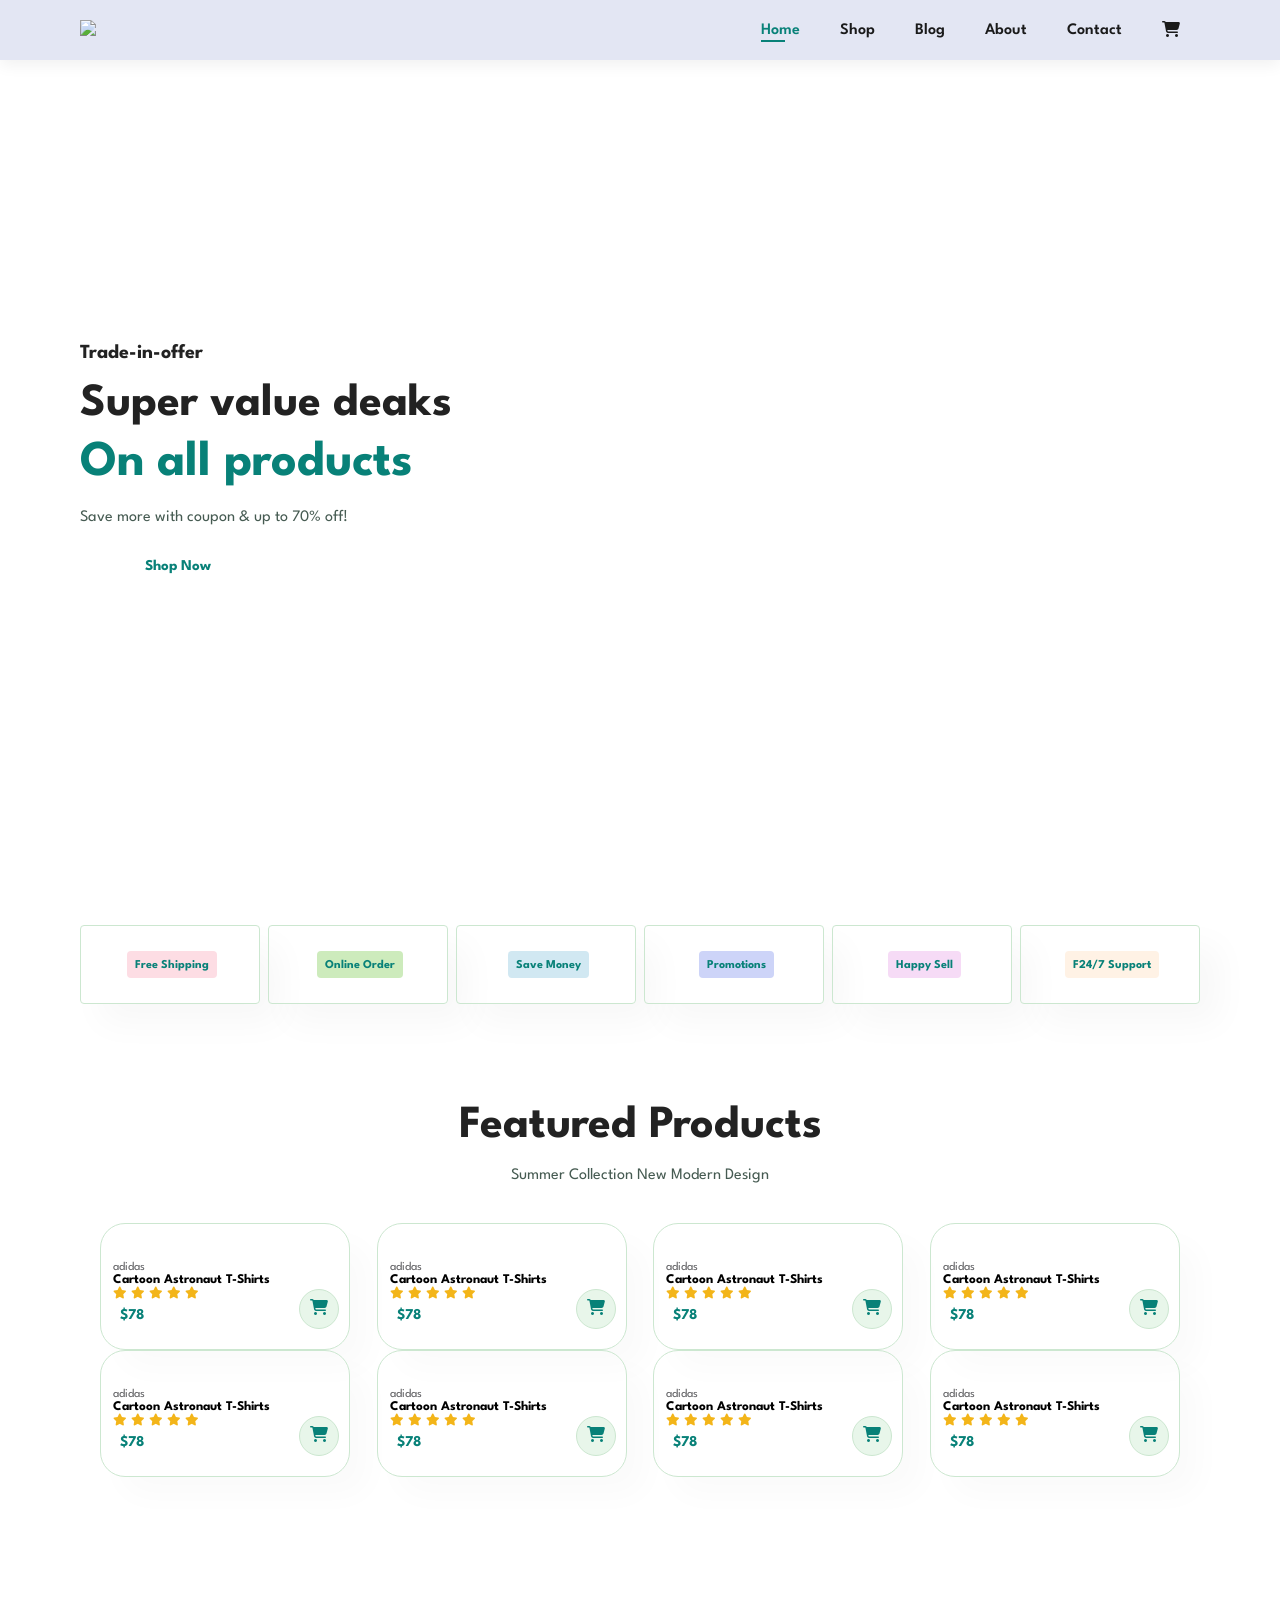
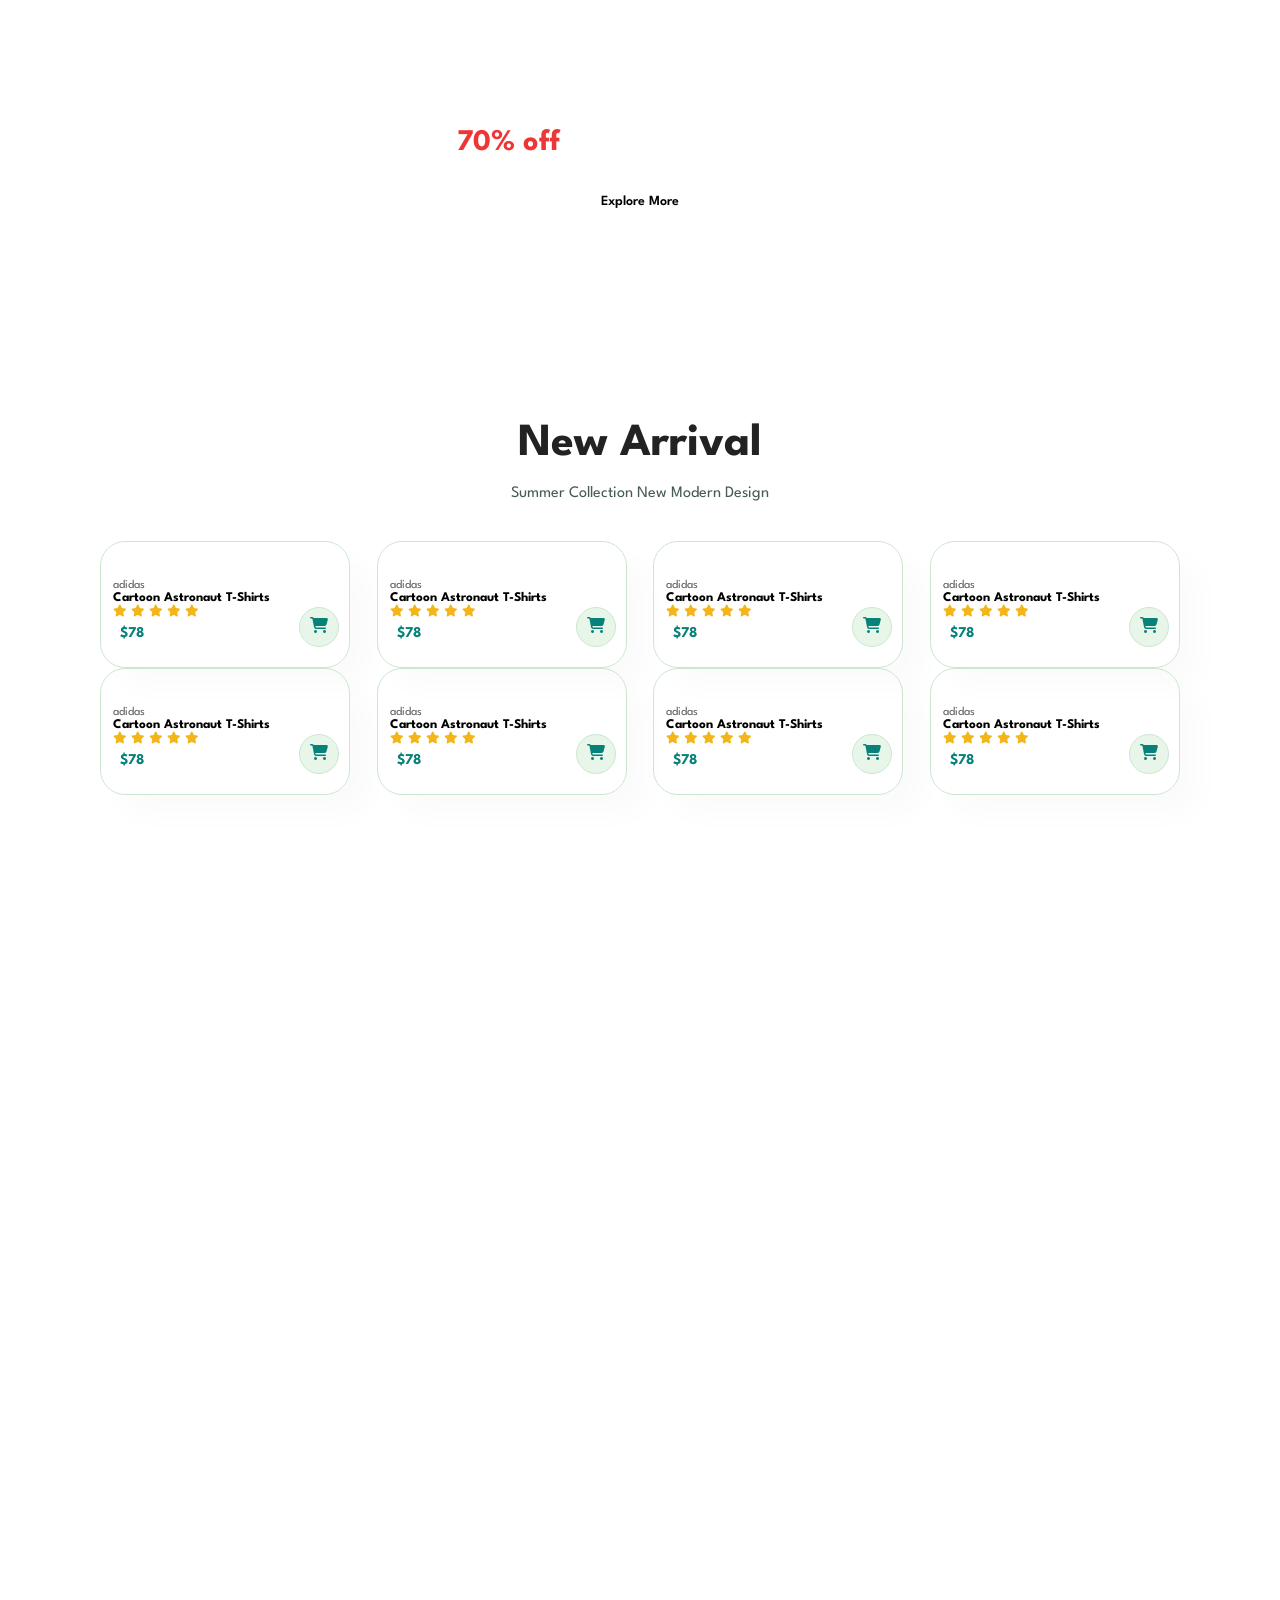
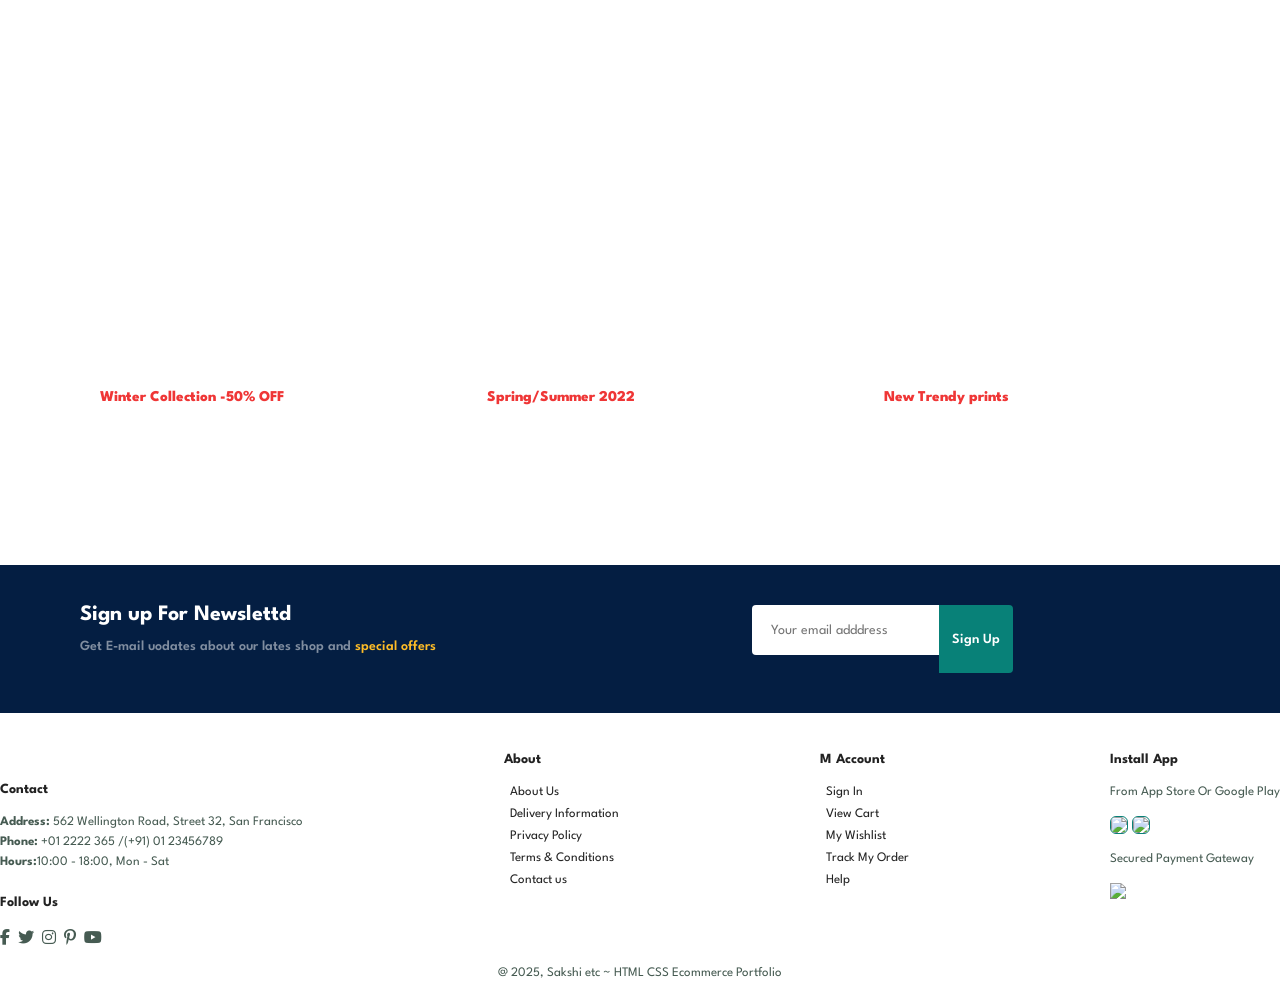
==== index.html @ ed6b1159 "Rename ECom.html to index.html" ====
<!DOCTYPE html>
<html lang="en">
<head>
  <meta charset="UTF-8">
  <meta name="viewport" content="width=device-width, initial-scale=1.0">
  <title>ECom</title>
  
  <!-- Correct Font Awesome CDN -->
  <link rel="stylesheet" href="https://cdnjs.cloudflare.com/ajax/libs/font-awesome/6.6.0/css/all.min.css">
  
  <!-- Your custom stylesheet -->
  <link rel="stylesheet" href="ecom.css">
</head>


<body>
    <section id="header">
        <a href="#"><img src="logo.png" class="logo"></a>
        <div>
            <ul id="navbar">
                <li><a class="active" href="ECom.html">Home</a></li>
                <li><a href="eshop.html" >Shop</a></li>
                <li><a href="blog.html" onclick="window.location.href='blog.html';">Blog</a></li>
                <li><a href="about.html" onclick="window.location.href='about.html';">About</a></li>
                <li><a href="contactus.html" onclick="window.location.href='contactus.html';">Contact</a></li>
                <li id="lg-bag"><a href=" cart.html"><i class="fa-solid fa-cart-shopping"></i><a></li> <!-- cart img frm external website-->
                    <!--X icon for horizontal nav-->
                    <a href="#" id="close"><i class="fas fa-times"></i></a>
            </ul>
        </div>
        <!--media query nav for 3 line icons -->
        <div id="mobile">
            <a href=" cart.html"><i class="fa-solid fa-cart-shopping"></i><a></a>
            <i id="bar" class="fas fa-outdent"></i>
        </div>
    </section>
  
    <section id="hero">
        <h4>Trade-in-offer</h4>
        <h2>Super value deaks</h2>
        <h1>On all products</h1>
        <p>Save more with coupon & up to 70% off! </p>
        <button>Shop Now</button>
    </section>

    <section id="feature" class="section-p1">
        <div class="fe-box">
            <img src="f1.png" alt="">
            <h6>Free Shipping</h6>
        </div>
         <div class="fe-box">
            <img src="f2.png" alt="">
            <h6>Online Order</h6>
        </div>
         <div class="fe-box">
            <img src="f3.png" alt="">
            <h6>Save Money</h6>
        </div>
         <div class="fe-box">
            <img src="f4.png" alt="">
            <h6>Promotions</h6>
        </div>
         <div class="fe-box">
            <img src="f5.png" alt="">
            <h6>
                Happy Sell
            </h6>
        </div>
         <div class="fe-box">
            <img src="f6.png" alt="">
            <h6>F24/7 Support</h6>
        </div>
    </section>

    <section id="product1" class="section-p1">
        <h2>Featured Products</h2>
        <p>Summer Collection New Modern Design</p>
        <div class="pro-container">
        <div class="pro">
            <img src="f1.jpg" alt="">
            <div class="des">
                <span>adidas</span>
                <h5>Cartoon Astronaut T-Shirts</h5>
                <div class="star">
                    <i class="fas fa-star"></i>
                    <i class="fas fa-star"></i>
                    <i class="fas fa-star"></i>
                    <i class="fas fa-star"></i>
                    <i class="fas fa-star"></i>
                </div>
                <h4>$78</h4>
            </div>
           <!--cart is a class-->
           <a href="#" class="cart"><i class="fa-solid fa-cart-shopping"></i></a>
        </div>
        <div class="pro">
            <img src="f2.jpg" alt="">
            <div class="des">
                <span>adidas</span>
                <h5>Cartoon Astronaut T-Shirts</h5>
                <div class="star">
                    <i class="fas fa-star"></i>
                    <i class="fas fa-star"></i>
                    <i class="fas fa-star"></i>
                    <i class="fas fa-star"></i>
                    <i class="fas fa-star"></i>
                </div>
                <h4>$78</h4>
            </div>
           <!--cart is a class-->
           <a href="#" class="cart"><i class="fa-solid fa-cart-shopping"></i></a>
        </div>
        <div class="pro">
            <img src="f3.jpg" alt="">
            <div class="des">
                <span>adidas</span>
                <h5>Cartoon Astronaut T-Shirts</h5>
                <div class="star">
                    <i class="fas fa-star"></i>
                    <i class="fas fa-star"></i>
                    <i class="fas fa-star"></i>
                    <i class="fas fa-star"></i>
                    <i class="fas fa-star"></i>
                </div>
                <h4>$78</h4>
            </div>
           <!--cart is a class-->
           <a href="#" class="cart"><i class="fa-solid fa-cart-shopping"></i></a>
        </div>
        <div class="pro">
            <img src="f4.jpg" alt="">
            <div class="des">
                <span>adidas</span>
                <h5>Cartoon Astronaut T-Shirts</h5>
                <div class="star">
                    <i class="fas fa-star"></i>
                    <i class="fas fa-star"></i>
                    <i class="fas fa-star"></i>
                    <i class="fas fa-star"></i>
                    <i class="fas fa-star"></i>
                </div>
                <h4>$78</h4>
            </div>
           <!--cart is a class-->
           <a href="#" class="cart"><i class="fa-solid fa-cart-shopping"></i></a>
        </div>
        <div class="pro">
            <img src="f5.jpg" alt="">
            <div class="des">
                <span>adidas</span>
                <h5>Cartoon Astronaut T-Shirts</h5>
                <div class="star">
                    <i class="fas fa-star"></i>
                    <i class="fas fa-star"></i>
                    <i class="fas fa-star"></i>
                    <i class="fas fa-star"></i>
                    <i class="fas fa-star"></i>
                </div>
                <h4>$78</h4>
            </div>
           <!--cart is a class-->
           <a href="#" class="cart"><i class="fa-solid fa-cart-shopping"></i></a>
        </div>
        <div class="pro">
            <img src="f6.jpg" alt="">
            <div class="des">
                <span>adidas</span>
                <h5>Cartoon Astronaut T-Shirts</h5>
                <div class="star">
                    <i class="fas fa-star"></i>
                    <i class="fas fa-star"></i>
                    <i class="fas fa-star"></i>
                    <i class="fas fa-star"></i>
                    <i class="fas fa-star"></i>
                </div>
                <h4>$78</h4>
            </div>
           <!--cart is a class-->
           <a href="#" class="cart"><i class="fa-solid fa-cart-shopping"></i></a>
        </div>
        <div class="pro">
            <img src="f7.jpg" alt="">
            <div class="des">
                <span>adidas</span>
                <h5>Cartoon Astronaut T-Shirts</h5>
                <div class="star">
                    <i class="fas fa-star"></i>
                    <i class="fas fa-star"></i>
                    <i class="fas fa-star"></i>
                    <i class="fas fa-star"></i>
                    <i class="fas fa-star"></i>
                </div>
                <h4>$78</h4>
            </div>
           <!--cart is a class-->
           <a href="#" class="cart"><i class="fa-solid fa-cart-shopping"></i></a>
        </div>
        <div class="pro">
            <img src="f8.jpg" alt="">
            <div class="des">
                <span>adidas</span>
                <h5>Cartoon Astronaut T-Shirts</h5>
                <div class="star">
                    <i class="fas fa-star"></i>
                    <i class="fas fa-star"></i>
                    <i class="fas fa-star"></i>
                    <i class="fas fa-star"></i>
                    <i class="fas fa-star"></i>
                </div>
                <h4>$78</h4>
            </div>
           <!--cart is a class-->
           <a href="#" class="cart"><i class="fa-solid fa-cart-shopping"></i></a>
        </div>
    </div>
    </section>

    <section id="banner" class="section-m1">
        <h4>Repair Services </h4>
        <h2>Up to <span>70% off</span> All T-Shirts & Accessories</h2>
        <button class="normal">Explore More</button>
        </section>

        <section id="product1" class="section-p1">
            <h2>New Arrival</h2>
            <p>Summer Collection New Modern Design</p>
            <div class="pro-container">
             <div class="pro">
            <img src="n1.jpg" alt="">
            <div class="des">
                <span>adidas</span>
                <h5>Cartoon Astronaut T-Shirts</h5>
                <div class="star">
                    <i class="fas fa-star"></i>
                    <i class="fas fa-star"></i>
                    <i class="fas fa-star"></i>
                    <i class="fas fa-star"></i>
                    <i class="fas fa-star"></i>
                </div>
                <h4>$78</h4>
            </div>
           <!--cart is a class-->
           <a href="#" class="cart"><i class="fa-solid fa-cart-shopping"></i></a>
        </div>
        <div class="pro">
            <img src="n2.jpg" alt="">
            <div class="des">
                <span>adidas</span>
                <h5>Cartoon Astronaut T-Shirts</h5>
                <div class="star">
                    <i class="fas fa-star"></i>
                    <i class="fas fa-star"></i>
                    <i class="fas fa-star"></i>
                    <i class="fas fa-star"></i>
                    <i class="fas fa-star"></i>
                </div>
                <h4>$78</h4>
            </div>
           <!--cart is a class-->
           <a href="#" class="cart"><i class="fa-solid fa-cart-shopping"></i></a>
        </div>
        <div class="pro">
            <img src="n3.jpg" alt="">
            <div class="des">
                <span>adidas</span>
                <h5>Cartoon Astronaut T-Shirts</h5>
                <div class="star">
                    <i class="fas fa-star"></i>
                    <i class="fas fa-star"></i>
                    <i class="fas fa-star"></i>
                    <i class="fas fa-star"></i>
                    <i class="fas fa-star"></i>
                </div>
                <h4>$78</h4>
            </div>
           <!--cart is a class-->
           <a href="#" class="cart"><i class="fa-solid fa-cart-shopping"></i></a>
        </div>
        <div class="pro">
            <img src="n4.jpg" alt="">
            <div class="des">
                <span>adidas</span>
                <h5>Cartoon Astronaut T-Shirts</h5>
                <div class="star">
                    <i class="fas fa-star"></i>
                    <i class="fas fa-star"></i>
                    <i class="fas fa-star"></i>
                    <i class="fas fa-star"></i>
                    <i class="fas fa-star"></i>
                </div>
                <h4>$78</h4>
            </div>
           <!--cart is a class-->
           <a href="#" class="cart"><i class="fa-solid fa-cart-shopping"></i></a>
        </div>
        <div class="pro">
            <img src="n5.jpg" alt="">
            <div class="des">
                <span>adidas</span>
                <h5>Cartoon Astronaut T-Shirts</h5>
                <div class="star">
                    <i class="fas fa-star"></i>
                    <i class="fas fa-star"></i>
                    <i class="fas fa-star"></i>
                    <i class="fas fa-star"></i>
                    <i class="fas fa-star"></i>
                </div>
                <h4>$78</h4>
            </div>
           <!--cart is a class-->
           <a href="#" class="cart"><i class="fa-solid fa-cart-shopping"></i></a>
        </div>
        <div class="pro">
            <img src="n6.jpg" alt="">
            <div class="des">
                <span>adidas</span>
                <h5>Cartoon Astronaut T-Shirts</h5>
                <div class="star">
                    <i class="fas fa-star"></i>
                    <i class="fas fa-star"></i>
                    <i class="fas fa-star"></i>
                    <i class="fas fa-star"></i>
                    <i class="fas fa-star"></i>
                </div>
                <h4>$78</h4>
            </div>
           <!--cart is a class-->
           <a href="#" class="cart"><i class="fa-solid fa-cart-shopping"></i></a>
        </div>
        <div class="pro">
            <img src="n7.jpg" alt="">
            <div class="des">
                <span>adidas</span>
                <h5>Cartoon Astronaut T-Shirts</h5>
                <div class="star">
                    <i class="fas fa-star"></i>
                    <i class="fas fa-star"></i>
                    <i class="fas fa-star"></i>
                    <i class="fas fa-star"></i>
                    <i class="fas fa-star"></i>
                </div>
                <h4>$78</h4>
            </div>
           <!--cart is a class-->
           <a href="#" class="cart"><i class="fa-solid fa-cart-shopping"></i></a>
        </div>
        <div class="pro">
            <img src="n8.jpg" alt="">
            <div class="des">
                <span>adidas</span>
                <h5>Cartoon Astronaut T-Shirts</h5>
                <div class="star">
                    <i class="fas fa-star"></i>
                    <i class="fas fa-star"></i>
                    <i class="fas fa-star"></i>
                    <i class="fas fa-star"></i>
                    <i class="fas fa-star"></i>
                </div>
                <h4>$78</h4>
            </div>
           <!--cart is a class-->
           <a href="#" class="cart"><i class="fa-solid fa-cart-shopping"></i></a>
        </div>
    </div>
    </section>

    <section id="sm-banner" class="section-p1">
        <div class="banner-box">
        <h4>Crazy Deals</h4>
        <h2>Buy 1 get 1 free</h2>
        <span>The best classic dress is on sale at cart</span>
        <button class="white">Learn More</button>
        </div>
        <div class="banner-box banner-box2">
        <h4>Spring Summer</h4>
        <h2>Upcoming Season</h2>
        <span>The best classic dress is on sale at cart</span>
        <button class="white">Collection</button>
        </div>
    </section>

    <section id="banner3">
        <div class="banner-box ">
        <h2>Seasonal Sale</h2>
        <h3>Winter Collection -50% OFF</h3>
        </div>
        <div class="banner-box banner-box2 ">
        <h2>New FOOTWEAR COLLECTION</h2>
        <h3>Spring/Summer 2022</h3>
        </div>
        <div class="banner-box banner-box3 ">
        <h2>T-Shirts</h2>
        <h3>New Trendy prints</h3>
        </div>
    </section>

    <section id="newsletter" class="section-p1 section-m1">
        <div class="newstext">
            <h4>Sign up For Newslettd</h4>
            <p>Get E-mail uodates about our lates shop and <span> special offers</span></p>
        </div>
        <div class="form">
            <input type="text" placeholder="Your email adddress">
            <button class="normal">Sign Up</button>
        </div>
    </section>

    <footer>
        <div class="col">
            <img class="logo" src="logo.png" alt="">
            <h4>Contact</h4>
            <p><strong>Address:</strong> 562 Wellington Road, Street 32, San Francisco</p>
            <p><strong>Phone:</strong> +01 2222 365 /(+91) 01 23456789</p>
            <p><strong>Hours:</strong>10:00 - 18:00, Mon - Sat</p>

            <div class="follow">
                <h4>Follow Us</h4>
                <div class="icon">
                    <i class="fab fa-facebook-f"></i>
                    <i class="fab fa-twitter"></i>
                    <i class="fab fa-instagram"></i>
                    <i class="fab fa-pinterest-p"></i>
                    <i class="fab fa-youtube"></i>
                </div>
            </div>
        </div>
             <div class="col">
            <h4>About</h4>
            <a href="#">About Us</a>
            <a href="#">Delivery Information</a>
            <a href="#">Privacy Policy</a>
            <a href="#">Terms & Conditions</a>
            <a href="#">Contact us</a>
        </div>

          <div class="col">
            <h4>M Account</h4>
            <a href="#">Sign In</a>
            <a href="#">View Cart</a>
            <a href="#">My Wishlist</a>
            <a href="#">Track My Order</a>
            <a href="#">Help</a>
        </div>

        <div class="col install">
            <h4>Install App</h4>
            <p>From App Store Or Google Play</p>
            <div class="row">
                <img src="app.jpg">
                <img src="play.jpg">
            </div>
             <p>Secured Payment Gateway</p>
             <img src="pay.png">
        </div>

        <div class="copyright">
            <p> @ 2025, Sakshi etc ~ HTML CSS Ecommerce Portfolio</p>
        </div>
    </footer>
   <script src="ecomm.js"></script>
</body>
</html>
---- ecom.css ----
@import url('https://fonts.googleapis.com/css2?family=Spartan:wght@100;200;300;400;500;600;700;800;900&display=swap');
*{
    margin: 0;
    padding: 0;
    box-sizing: border-box;
    font-family: 'spartan', sans-serif;
}
h1{
    font-size: 50px;
    line-height: 64px;
    color: #222;
}
h2{
    font-size: 46px;
    line-height: 54px;
    color: #222;
}
h4{
    font-size: 20px;
    color: #222;
}
h6{
    font-size: 12px;
   font-weight: 700;
}
p{
    font-size:16px;
    margin: 15px 0 20px 0;
    color: #465b52;
}
.section-p1{
    padding: 40px 80px;
}
.section-m1{
    margin: 40px 0;
}
button.normal{
    font-size: 14px;
    font-weight: 600;
    padding: 15px 13px;
    color: #000;
    background-color: #fff;
    border-radius: 4px;
    cursor: pointer;
    border: none;
    outline:none;
    transition: 0.2s ;
}
button.white{
    font-size: 13px;
    font-weight: 600;
    padding: 11px 18px;
    color: #fff;
    background-color:transparent;
    cursor: pointer;
    border: 1px solid#fff;
    outline:none;
    transition: 0.2s ;
}
body{
    width: 100%;
}
/*header*/
#header{
    display: flex;
    align-items: center;
    justify-content: space-between;
    padding: 20px 80px;
    background: #E3E6F3;
    box-shadow: 0 5PX 15PX rgba(0, 0, 0, 0.06);
    /* makeing shadow for nav */
    z-index: 999;
    position: sticky;/*make header  align on top while scrolling*/
    top: 0;
    left: 0;
}
#navbar{
    display: flex;
    justify-content:center;
    align-items: center;
}
#navbar li{
    list-style: none;
    padding: 0 20px;
    position: relative;;
}
#navbar li a{
    text-decoration: none;
    font-size: 16px;
    font-weight: 600;
    color: #1a1a1a;
    transition: 0.3s ease;/* make hover effect slow */
}
#navbar li a:hover,
#navbar li a.active{
    color: #088178;
}
/*pseduo class*/
#navbar li a.active::after,
#navbar li a:hover::after{
    content: "";
    width: 30%;
    height: 2px;
    background: #088178;
    bottom: -4px;
    left: 20px;
    position: absolute;
}
/* to remove vertical nav icons while using horizontal screen*/
#mobile{
    display: none;
    align-items: center;
}
/* to hide x -icon from v-nav*/
#close{
    display: none;
}
/*home page*/
#hero{
    background-image: url("hero4.png");
    height: 90vh;
    width: 100%;
    background-size: cover;/* adjusting bg img*/
    background-position: top 25% right 0;/* adjusting bg img*/
    padding: 0 80px;
    display: flex;
    align-items: flex-start;
    justify-content: center;
    flex-direction: column;
}
#hero h4{
    padding-bottom: 15px;
}
#hero h1{
    color:#088178;
}
#hero button{
    background-image: url(button.png);
    background-color: transparent;
    border: 0;
    color: #088178;
    padding: 14px 80px 14px 65px;
    background-repeat:no-repeat ;
    font-weight : 700;
    font-size: 15px;
}
#feature{
    display: flex;
    align-items: center;
    justify-content: space-between;flex-wrap: wrap;
}
#feature .fe-box{
    width: 180px;
    text-align: center;
    padding: 25px 15px;
    /* making box & box shador*/
    box-shadow: 20px 20px 34px rgba(0, 0, 0, 0.03);
    border: 1px solid  #cce7d0;
    border-radius: 4px;
    margin: 15px 0;
}
#feature .fe-box:hover{
    box-shadow: 10px 10px 54px rgba(70, 062, 221, 0.1);
}
/* margin b/w img and  free shipping text*/
#feature .fe-box img{
    width: 100%;
    margin-bottom: 10px;
}
#feature .fe-box h6{
    display: inline-block;
    padding: 9px 8px 6px 8px;
    line-height: 1;
    border-radius: 4px;
    color: #088178;
    background-color: #fddde4;
}
#feature .fe-box:nth-child(2) h6{
    background-color: #cdebbc;
}
#feature .fe-box:nth-child(3) h6{
    background-color: #d1e8f2;
}
#feature .fe-box:nth-child(4) h6{
    background-color: #cdd4f8;
}
#feature .fe-box:nth-child(5) h6{
    background-color: #f6dbf6;
}
#feature .fe-box:nth-child(6) h6{
    background-color: #fff2e5;
}
#product1{
    text-align: center;
}
#product1 .pro-container{
    display: flex;
    justify-content: space-between;
    padding: 20px;
    flex-wrap: wrap;
   
}
#product1 .pro{
    width:23% ;
    min-width: 250px;
    padding: 10px 12px;
    border: 1px solid #cce7d0 ;
    border-radius: 25px;
    cursor: pointer;
    box-shadow: 20px 20px 30px rgba(0, 0, 0, 0.02);
    transition: o.2s ease;
    position: relative;
}
#product1 .pro:hover{
    box-shadow: 20px 20px 30px rgba(0, 0, 0, 0.06);

}
#product1 .pro img{
    width: 100%;
    border-radius: 20px;
}
#product1 .pro .des{
    text-align: start;
    padding: 10px 0 ;
}
#product1 .pro .des span{
    color: #606063;
    font-size: 12px;
}
#product1 .pro .des span h5{
    padding-top: 7px;
    color: #1a1a1a;
    font-size: 14px;
}
#product1 .pro .des i{
    font-size: 12px;
    color: rgb(243, 181, 25);
}
#product1 .pro .des h4{
    padding: 7px ;
    font-size: 15px;
    font-weight: 700;
    color: #088178;
}
/* The .cart element becomes a circular container. */
#product1 .pro .cart {
  display: inline-block;
  width: 40px;
  height: 40px;
  line-height: 40px;
  border-radius: 50%;
  background-color: #e8f6ea;
  text-align: center;
  border: 1px solid #cce7d0;
  bottom: 20px;
  right: 10px;
  position: relative;
  position: absolute;
}
/*The <i> icon stays centered inside it.*/
#product1 .pro .cart i {
  color: #088178;
  font-size: 16px;
}
#banner{
    display: flex;
    flex-direction: column;
    justify-content: center;
    text-align: center;
    align-items: center;
    background-image: url(b2.jpg);
    width: 100%;
    height: 40vh;
    background-size: cover;
}
#banner h4{
    color: #fff;
    font-size: 16px;
}
#banner h2{
    color: #fff;
    font-size: 30px;
    padding: 10px 0;
}
#banner h2 span{
    color: #ef3636;
}
#banner button:hover{
    background: #088178;
    color: #fff;
}
#sm-banner{
    display: flex;
    justify-content: space-between;
    flex-wrap: wrap;
}
#sm-banner .banner-box{
     display: flex;
    flex-direction: column;
    justify-content: center;
    align-items: flex-start;
    background-image: url(b17.jpg);
    min-width: 580px;
    height: 50vh;
    background-size: cover;
    background-position: center;/*for align image in center*/ 
    padding: 30px;
}
#sm-banner h4{
    color: #fff;
    font-size: 20px;
    font-weight: 300;
}
#sm-banner h2{
    color: #fff;
    font-size: 28px;
    font-weight: 800;
}
#sm-banner span{
    color: #fff;
    font-size: 14px;
    font-weight: 500;
    padding-bottom: 15px;
}
#sm-banner  .banner-box:hover button{
    background: #088178;
    border: 1px solid #088178;

}
#sm-banner  .banner-box2{
    background-image: url(b10.jpg);
}
#banner3{
    display: flex;
    justify-content: space-between;
    flex-wrap: wrap;
    padding: 0 80px;
}
#banner3 .banner-box{
    display: flex;
    flex-direction: column;
    justify-content: center;
    align-items: flex-start;
    background-image: url(b7.jpg);
    min-width: 30%;
    height: 30vh;
    background-size: cover;
    background-position: center;/*for align image in center*/ 
    padding: 20px;
    margin-bottom: 20px;
}
#banner3 .banner-box2{
    background-image: url(b4.jpg);
}
#banner3 .banner-box3{
    background-image: url(b18.jpg);
}
#banner3 h2{
    color: #fff;
    font-weight: 900;
    font-size: 22px;

}
#banner3 h3{
    color: #ef3636;
    font-weight: 800;
    font-size: 15px; 
}
#newsletter{
    display: flex;
    justify-content: space-between;
    flex-wrap: wrap;
    background-image: url(b14.png);
    background-repeat: no-repeat;
    background-position: 20% 30%;
    background-color: #041e42;
}
#newsletter h4{
    font-size: 22px;
    font-weight: 700;
    color: #fff;
}
#newsletter p{
    font-size: 14px;
    font-weight: 600;
    color: #818ea0;
}
#newsletter p span{
    color: #ffbd27;
}
#newsletter .form{
    display: flex;
    width: 40%;
}
#newsletter input{
    height: 3.125rem;
    padding: 0 1.25em;
    font-size: 14px;
    border: 1px solid transparent;
    border-radius: 4px;
    outline: none;
    border-top-right-radius:0 ;
    border-bottom-right-radius:0 ;
}
#newsletter button{
    background-color: #088178;
    color: #fff;
    white-space: nowrap;
     border-top-left-radius:0 ;
    border-bottom-left-radius:0 ;
}
footer{
    display: flex;
    flex-wrap: wrap;
    justify-content: space-between;
}
footer .col{
    display: flex;
    flex-direction: column;
    align-items: flex-start;
    margin-bottom: 20px;
}
footer .logo{
    margin-bottom: 30px;
}
footer h4{
    font-size: 14px;
    padding-bottom: 20px;

}
footer p{
    font-size: 13px;
   margin: 0 0 8px 0;
    
}
footer a{
    font-size: 13px;
    color: #222;
    margin: 0 0 8px 6px;
    text-decoration: none;
    margin-bottom: 10px;  
}
footer .follow{
    margin-top: 20px;

}
footer .follow i{
   color: #465b52;
   cursor: pointer;
   padding-right:4px ;

}
footer .install .row img{
border: 1px solid #088178;
border-radius: 6px;

}
footer .install img{
    margin: 10px 0 15px 0 ;
}
footer .follow i:hover,
footer a:hover{
    color: #088178;
}
footer .copyright{
    width: 100%;
    text-align: center;
} 
/* 2. shop page8*/
#page-header{
    background-image: url(b1.jpg);
    width: 100%;
    height: 40vh;
    background-size: cover;
    display: flex;
    justify-content: center;
    text-align: center;
    flex-direction: column;
    padding: 14px;
    
}
#page-header h2,
#page-header p{
    color: #d1e8f2;

} 
#pagination{
    text-align: center;
}
#pagination a{
    text-decoration: none;
    background: #088178;
    padding: 15px 20px ;
    border-radius: 4px;
    color: #d1e8f2;
    width: 600px;
}
#pagination a i{
font-size: 16px;
font-weight: 600;
}
/*  eproduct */
#prodetails{
     display: flex;
     margin-top: 20px;
}
#prodetails .single-pro-img {
width: 40%;
margin-right:50px ;
}
.small-img-group{
    display: flex;
    justify-content: space-between;
}
.small-img-col{
    flex-basis: 24%;/* small photos */
    cursor: pointer;
}
#prodetails .single-pro-details {
    width: 50%;
    padding-top: 30px;
}
#prodetails .single-pro-details h4 {
    padding: 40px 0 20px 0;
}
#prodetails .single-pro-details h2 {
    font-size: 26px;
    
}
#prodetails .single-pro-details select { 
    display: block;
    padding: 5px 10px;
    margin-bottom: 10px;    
}
#prodetails .single-pro-details input{
    width: 50px;
    height: 47px;
    padding-left: 10px;
    font-size: 16px;
    margin-right: 10px;
}
#prodetails .single-pro-details input:focus{
    outline: none;/*when it is focused (i.e., when the user clicks inside it or tabs into it).*/
}
#prodetails .single-pro-details button{
    background: #088178;
    color: #fff;
}
#prodetails .single-pro-details  span{
    line-height: 25%;
}

/*blog  page*/
#page-header.blog-header{
      background-image: url(b19.jpg);
}
#blog{
    padding: 150px 150px 0 150px;
}
#blog .blog-box{
    display: flex;
    align-items: center;
    width: 100%;
    position: relative;
    padding-bottom: 90px;

}
#blog .blog-img{
    width: 50%;
    margin-right: 40px;
}
#blog img{
    width: 100%;
    height: 300px;
    object-fit: cover;
}
#blog .blog-details{
    width: 50%;
}
#blog .blog-details a{ 
    text-decoration: none;
    font-size: 11px;
    color: #000;
    font-weight: 700;position: relative;
    transition: 0.3S;
}  
#blog .blog-details a::after{
    content: "";
    width: 50px;
    height: 1px;
    position: absolute;
    background-color:#000 ;
    top: 4px;
    right: -60px;
}

#blog .blog-details a:hover{
    color: #088178;
}
#blog .blog-details a:hover::after{
    background-color: #088178;
}
#blog .blog-box h1{
    position: absolute; 
    top: -40px;
    left: 0;
    font-size: 70px;
    font-weight: 700;
    color: #c9cbce;
    z-index: -9;/* fordisply text  behind yhe image*/

}
/*about page */
#page-header.about-header{
    background-image: url(banner.png);

}
#about-head{
    display: flex;
    align-items: center;
}
#about-head img{
    height: auto;
    width: 50%;
}
#about-head div{
    padding-left: 40px;
}
#about-app{
    text-align: center;
}
#about-app .video{
    width: 70%;
    height: 100%;
    margin: 30px auto 0 auto;
}
#about-app .video video{
    width: 100%;
    height: 100%;
   border-radius: 20px;
}
/*contact page */

#contact-details{
    display: flex;
    align-items: center;
    justify-content: space-between;
}
#contact-details .deatils {
    width: 40%;
}
#contact-details .deatils span,
#form-details form span {
    font-size: 12px;
}
#contact-details .details h2,
#form-deatils h2 {
    font-size: 26px;
    line-height: 35px;
    padding: 20px 0;
}
#contact-details .details h3{
    font-size: 16px;
    padding-bottom: 15px;
}
#contact-details .details li{
    list-style: none;
    display: flex;
    padding: 10px 0;
}
#contact-details .details li i{
    font-size: 14px;
    padding-right: 22px;
}
#contact-details .details li p{
    margin: 0;
    font-size: 14px;
}
#contact-details .map{
    width: 55%;
    height: 400px;
}
#contact-details .map ifra me{
    width: 100%;
    height: 100%;
}
#form-deatils {
    display: flex;
    justify-content: space-between;
    margin: 30px;
    padding: 88px;
    border: 1px solid #e1e1e1;
}
#form-deatils form {
    width: 65%;
    display: flex;
    flex-direction: column;
    align-items: flex-start;
}
#form-deatils form input,
#form-deatils form textarea {
    width: 100%;
    padding: 12px 15px;
    outline: none;
    margin-bottom: 20px;
    border: 1px solid #e1e1e1;
}
#form-deatils form button{
    background-color: #088178;
    color: #fff;
}
#form-deatils .people div {
    padding-bottom: 25px;
    display: flex;
    align-items: flex-start;
}
#form-deatils  .people div img {
    width: 65px;
    height: 65px;
    object-fit: cover;
    margin-left: 15px;
}
#form-deatils .people div p {
    margin: 0;
    font-size: 13px;
    line-height: 25px;
}
#form-deatils .people div p span {
    display: block;
    font-size: 16px;
    font-weight: 600;
    color: #000;
}
/* cart page */
#cart table{
    width: 100%;
    border-collapse: collapse;
    table-layout: fixed;
    white-space: nowrap;
}
#cart table img {
    width: 70px;
}
#cart table td:nth-child(1){
    width: 100px;
    text-align: center;
}
#cart table td:nth-child(2){
    width: 150px;
    text-align: center;
}
 #cart table td:nth-child(3){
    width: 250px;
    text-align: center;
}
#cart table td:nth-child(4),
#cart table td:nth-child(5),
#cart table td:nth-child(6){
    width: 150px;
    text-align: center;
} 
#cart table td:nth-child(5) input{
    width: 70px;
    padding: 10px 5px 10px 15px;
    text-align: center;
}
#cart table thead{
    border: 1px solid #e2e9e1;
    border-left: none;
    border-right: none;
}
#cart table thead td {
    font-weight: 700;
    text-transform: uppercase;
    font-size: 13px;
    padding: 18px 0;
}
#cart table tbody tr td {
    padding-top:15px ;
}
#cart table tbody td{
    font-size: 13px;
}
#cart-add{
    display: flex;
    flex-wrap: wrap;
    justify-content: space-between;
}
#coupon{
    width: 50%;
    margin-bottom: 30px;

}
#coupon h3,
#Subtotal h3 {
    padding-bottom: 15px;
}
#coupon input{
    padding: 10px 20px;
    outline: none;
    width: 60%;
    margin-right: 10px;
    border: 1px solid #e2e9e1;
}
#coupon button ,
#Subtotal button {
    background-color: #088178;
    color: #fff;
    padding: 12px 20px;
}
#Subtotal {
    width: 50%;
    margin-bottom: 30px;
    border: 1px solid #e2e9e1;
    padding:30px ;
}
#Subtotal table {
    border-collapse: collapse ;
    width: 100%;
    margin-bottom: 20px;
}
#Subtotal table td {
    width: 50%;
    border:  1px solid #e2e9e1;
    padding: 10px;
    font-size: 13px;
}



/*media query for i-pad */ 
/* for align nav vertical*/
@media(max-width:799px){
    .section-p1{
        padding: 40px 40px;
    }
   #navbar{
    display: flex;
    flex-direction: column;
    align-items: flex-start;
    justify-content: flex-start;
    position: fixed;
    top: 0;
    right: -300px;
    height: 100vh;
    width: 300px;
    background-color: #E3E6F3;
    box-shadow: 0 40px 60px rgba(0, 0, 0, 0.1);
    padding: 80px 0 0 10px; 
    transition: 0.3s;   
}
/* three line icon */
#navbar.active {
    right: 0px;
}
#navbar li{
    margin-bottom: 25px;
}
/* to display. vertical icons*/
#mobile{
    display: flex;
    align-items: center;
}
#mobile i{
    color: #1a1a1a;
    font-size: 24px;
    padding-left: 20px;
      
}
/* x icon */
#close {
    display: initial;
    position: absolute;
    top: 30px;
    left: 30px;
    color: #222;
    font-size: 24px;

}
/* to hide shopping icon on h-nav*/
#lg-bag {
    display: none;
}
#hero {
   height: 70vh;
   padding: 0 80px;
   background-position: top 30% right 30%;
}
#feature{
    justify-content: space-between;

}
#feature .fe-box{
    margin: 15px 15px;
}
#product1 .pro{
    margin: 15px;
}
#banner{
    height: 20vh;
}
#sm-banner .banner-box {

    min-width: 100%;
    height: 30vh;
}
#banner3 {
  padding: 0 40px;
}
#banner3 .banner-box {
  
    width: 28%;
}
#newsletter .form {
   
    width: 70%;
}
}
/*media query for mobile */ 
@media(max-width:477px){
    .section-p1{
        padding:20px ;
    }
 #header {

    padding: 10px 30px;
 } 
 h1 {
    font-size: 38px;
    
}
h2{
    font-size:32 ;
}
#hero{
    padding: 0 20px;
    background-position: 55%;
}
#feature{
    justify-content: space-between;

}
#feature .fe-box{
    margin: 0 0 15px 0;
    width: 155px;
}
#product1 .pro{
  width: 100%;
}
#banner{
    height: 40vh;
}
#sm-banner .banner-box {
    height: 40vh;
}
#sm-banner .banner-box2 {

    margin-top: 20px;
}
#banner3 {
  padding: 0 20px;
}
#banner3 .banner-box {
  
    width: 100%;
}
#newsletter{
    padding: 40px 20px;
}
#newsletter .form {
   width: 100%;
}
footer .copyright{
    text-align: start;
}
/* esproduct.html */
#prodetails {
    display: flex;
    flex-direction: column;
}
#prodetails .single-pro-img {
    width: 100% !important;
    margin-right: 0px;
}
#prodetails .single-pro-details {
    width: 100% !important;
    padding-top: 0px;
}
/*blog page */
#blog .blog-box {
    display: flex;
    flex-direction: column;
    align-items: flex-start;
    width: 100%;
    position: relative;
    padding-bottom: 90px;
}
#blog{
    padding: 100px 20px 0 20px;
}
#blog .blog-img{
    width: 100%;
    margin-right: 0px;
    margin-bottom: 30px;
}
#blog .blog-details {
    width: 100%;
}
/*about page*/
#about-head{  
    flex-direction: column;
}
#about-head img{
    width: 100%;
    margin-bottom: 20px;
}
#about-head div{
    padding-left: 0px;
}
#about-app .video {
    width: 100%;
}
}
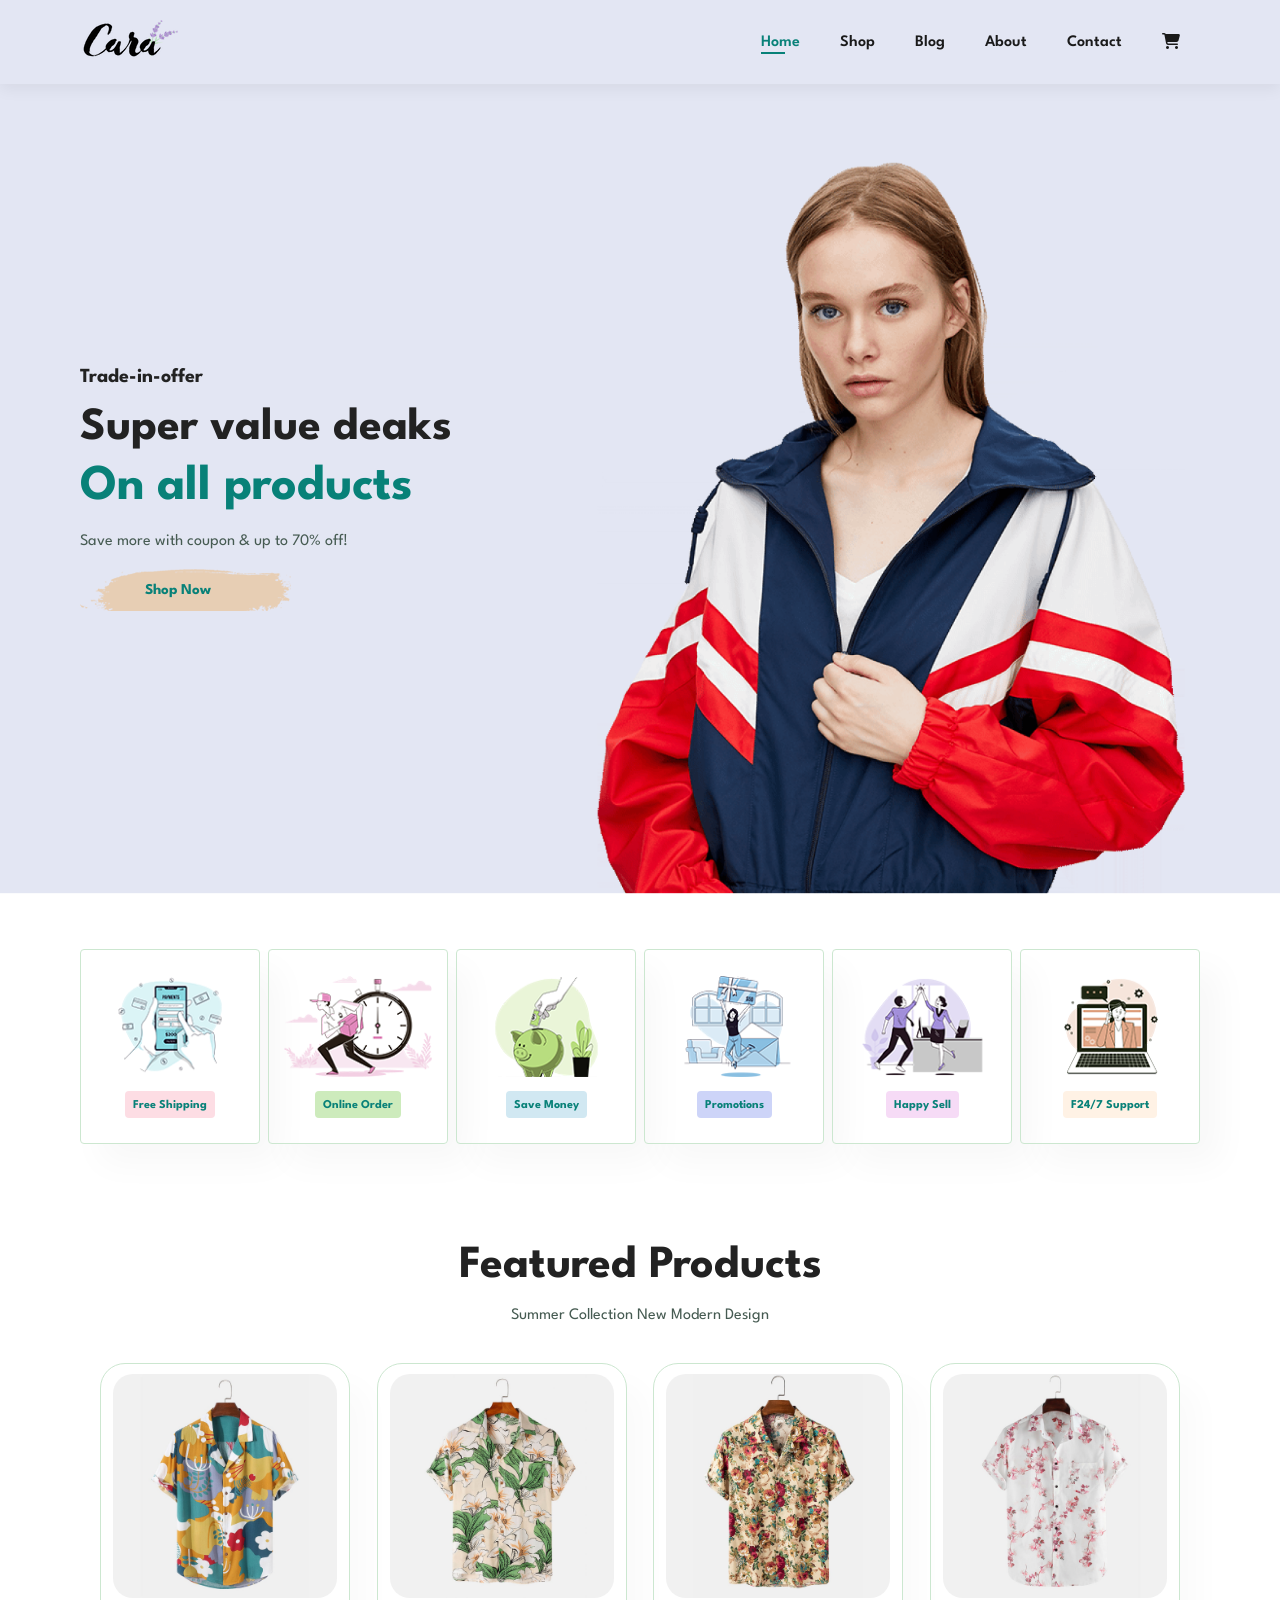
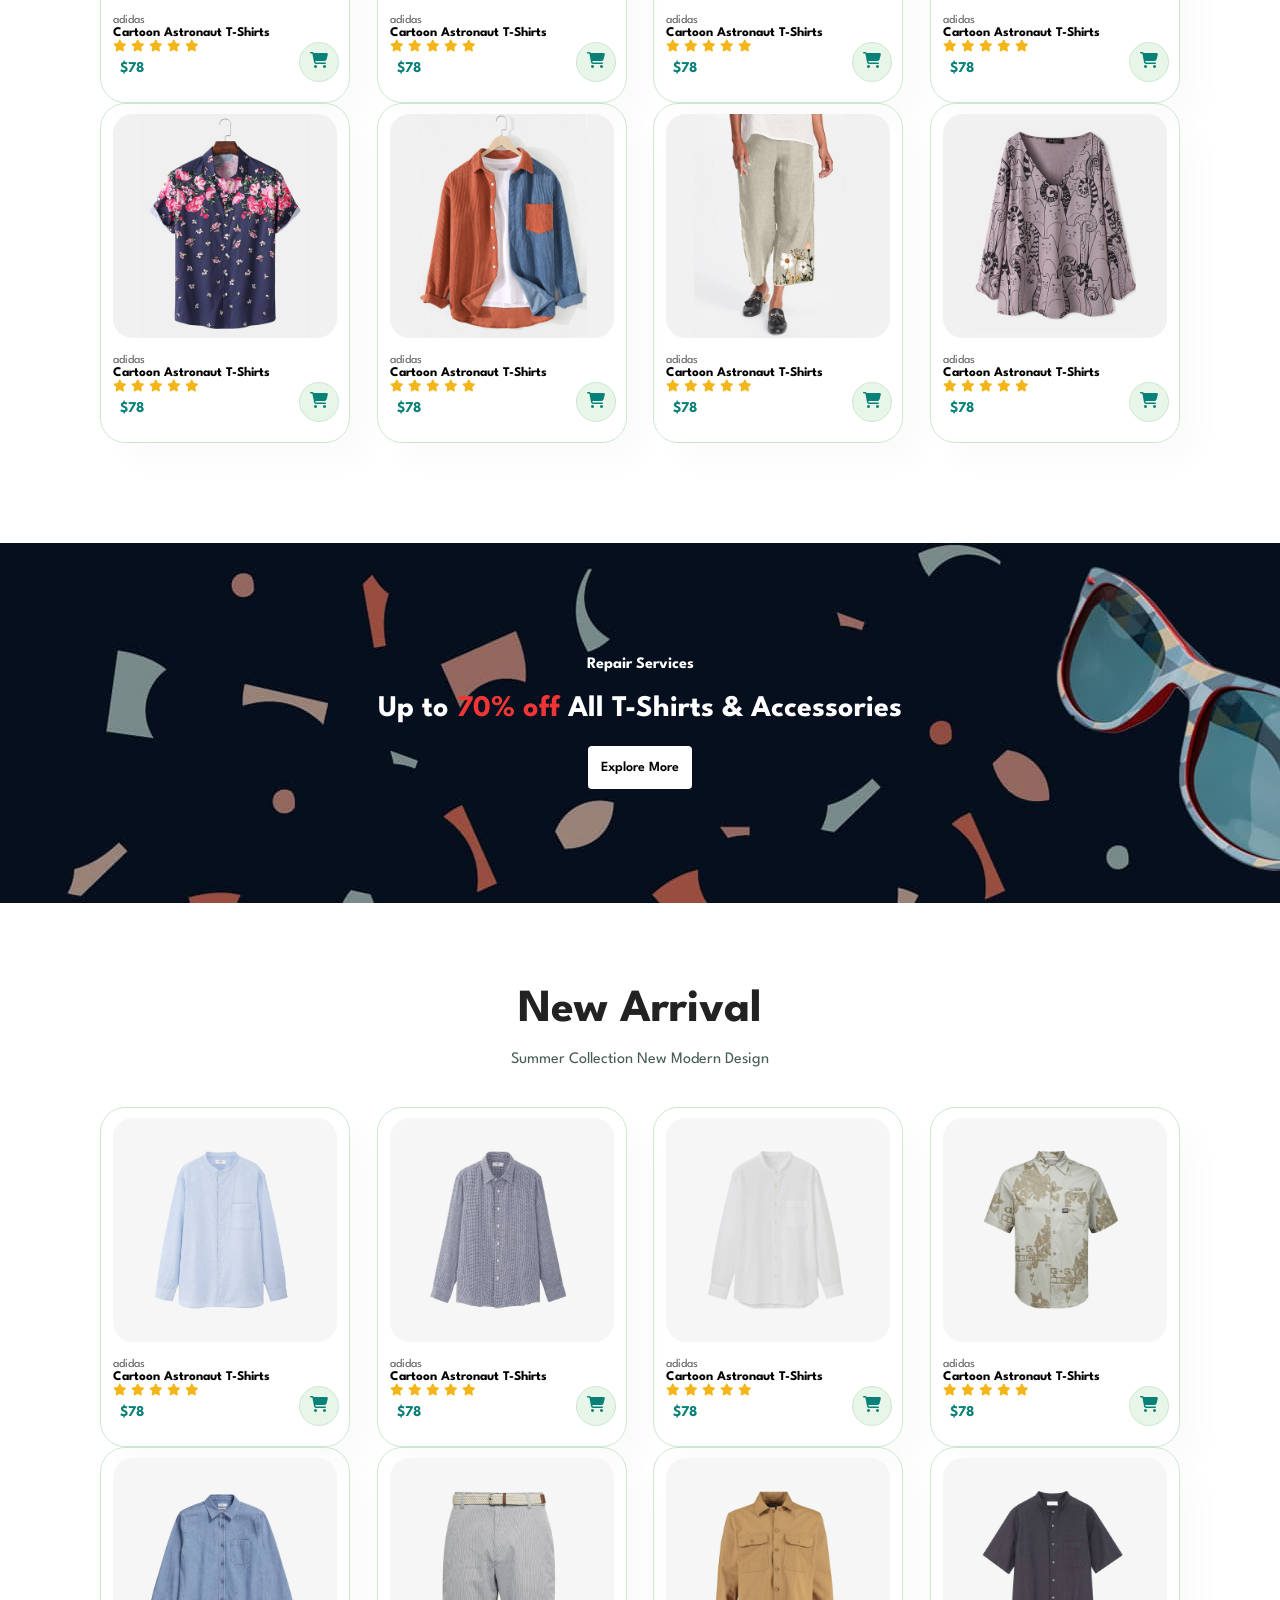
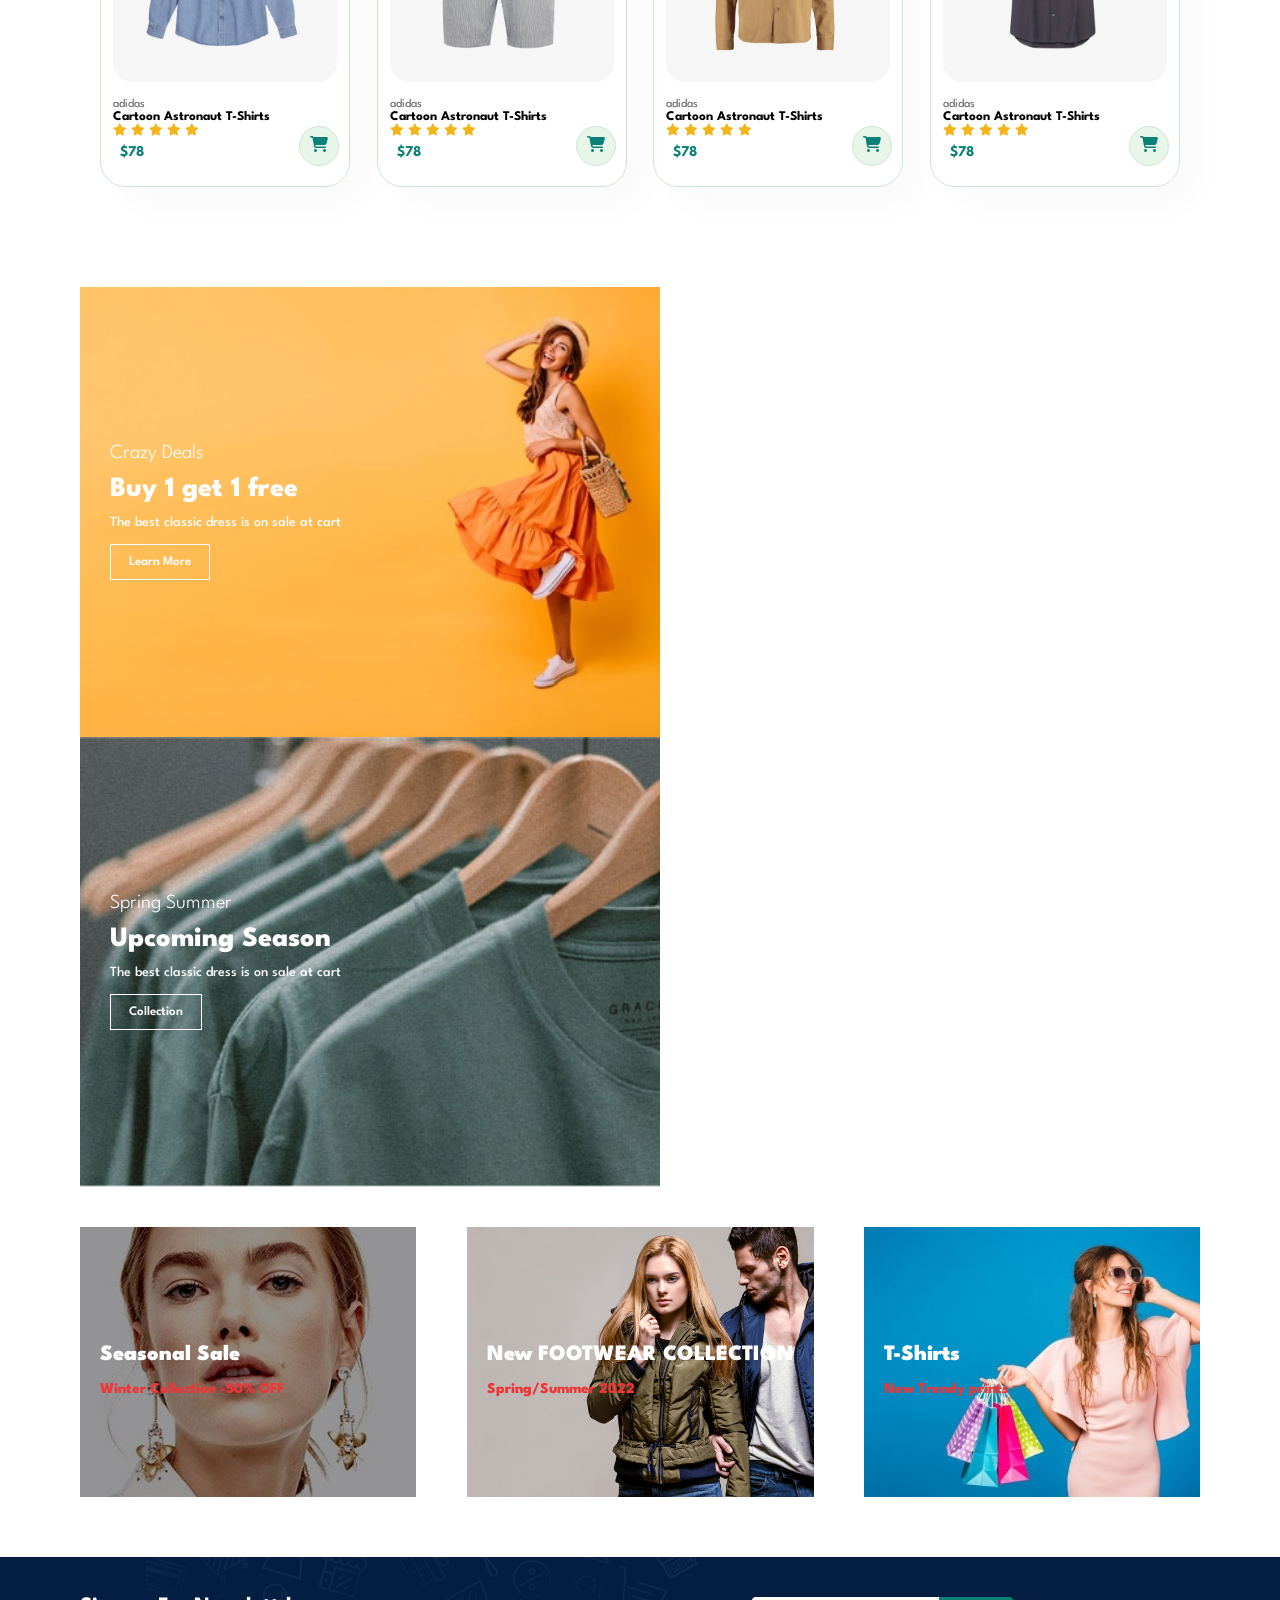
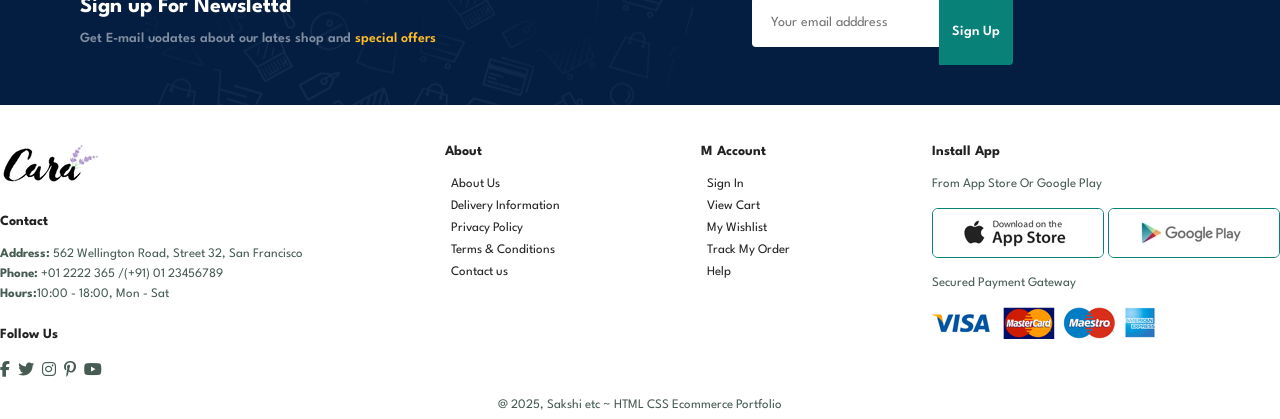
==== commit 48102da4: "Update index.html" ====
--- a/index.html
+++ b/index.html
@@ -75,7 +75,7 @@
     <section id="product1" class="section-p1">
         <h2>Featured Products</h2>
         <p>Summer Collection New Modern Design</p>
-        <div class="pro-container">
+        <div class="pro-container" onclick="window.location.href='esproduct.html';">
         <div class="pro">
             <img src="f1.jpg" alt="">
             <div class="des">
